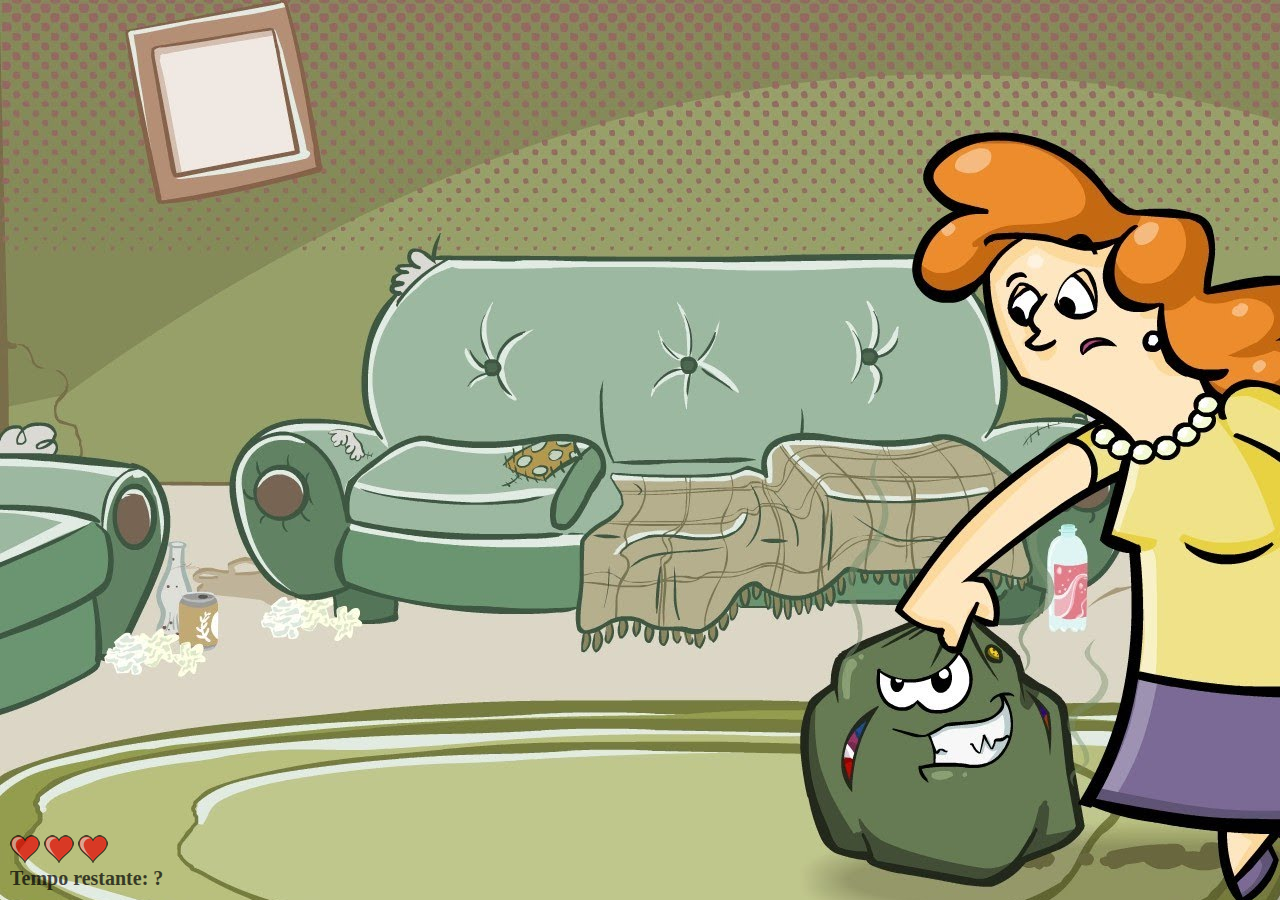
==== app.html @ 3c32133a "Iniciando repositório do jogo de Mata Mosquito, evolução do jodo de balões.." ====
<!DOCTYPE html>
	<html>

		<head>

			<title></title>
			<link rel="stylesheet" type="text/css" href="css/style.css">
			<script type="text/javascript" src="js/script.js"></script>

		</head>

		<body onresize="ajustaTamanhoPalcoJogo()">

			<div class="painel">
				
				<div class="vida">
					
					<img id="v1" src="imagens/coracao_cheio.png">
					<img id="v2" src="imagens/coracao_cheio.png">
					<img id="v3" src="imagens/coracao_cheio.png">

				</div>

				<div class="cronometro">Tempo restante: ?</div>

			</div>		


			<script>

				setInterval(function(){
					posicaoRandomica()
					}, 1000)

			</script>

		</body>

	</html>
---- css/style.css ----
body {
	background-image: url(../imagens/bg2.jpg);
	background-repeat: no-repeat;
}

.mosca1{
	width: 50px;
	height: 50px;
}

.mosca2{
	width: 75px;
	height: 75px;
}

.mosca3{
	width: 25px;
	height: 25px;
}

.ladoA{
	transform: scaleX(1);
}

.ladoB{
	transform: scaleX(-1);
}

/*PAINEL*/

.painel{
	position: absolute;
	width: 190px;
	padding: 10px;
	left: 0px;
	bottom: 0px;
	border-topo: solid 1px #fff;
	opacity: 0.7;
}

.vidas{
	float: left;
}

.cronometro{
	float: left;
	font-size: 20px;
	font-weight: bold;
}
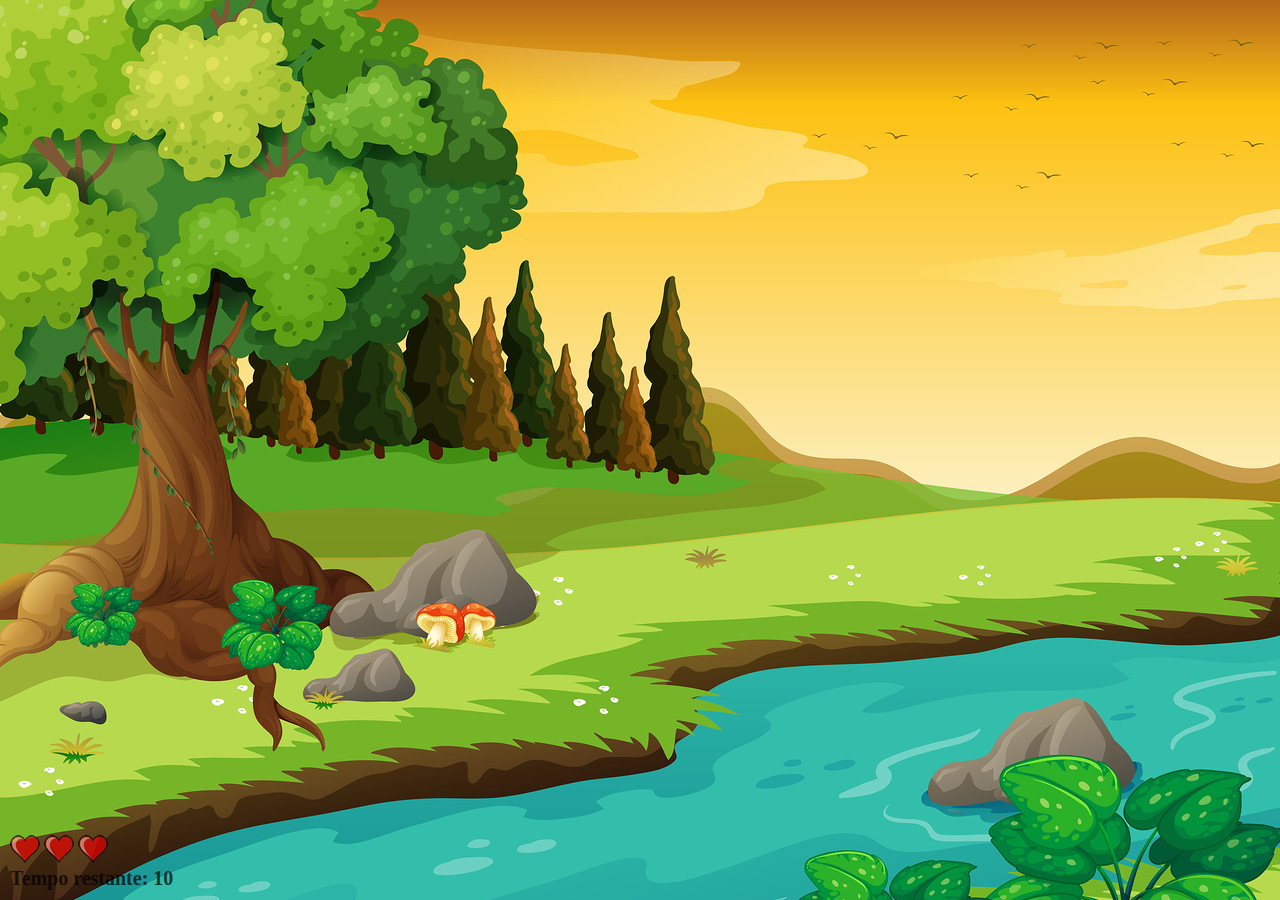
==== commit dd8dc4f7: "Adicionado página de Game Over, adicionando cronômetro, adicionado, página de vitória e página inici" ====
--- a/app.html
+++ b/app.html
@@ -21,14 +21,16 @@
 
 				</div>
 
-				<div class="cronometro">Tempo restante: ?</div>
+				<div class="cronometro">Tempo restante: <span id="cronometro"></span></div>
 
 			</div>		
 
 
 			<script>
 
-				setInterval(function(){
+				document.getElementById('cronometro').innerHTML = tempo;
+
+				var criaMosquito = setInterval(function(){
 					posicaoRandomica()
 					}, 1000)
 
--- a/css/style.css
+++ b/css/style.css
@@ -1,21 +1,23 @@
 body {
-	background-image: url(../imagens/bg2.jpg);
+	background-image: url(../imagens/bg.jpg);
 	background-repeat: no-repeat;
+	background-size: cover;
+	
 }
 
 .mosca1{
-	width: 50px;
-	height: 50px;
-}
-
-.mosca2{
 	width: 75px;
 	height: 75px;
 }
 
+.mosca2{
+	width: 100px;
+	height: 100px;
+}
+
 .mosca3{
-	width: 25px;
-	height: 25px;
+	width: 50px;
+	height: 50px;
 }
 
 .ladoA{
